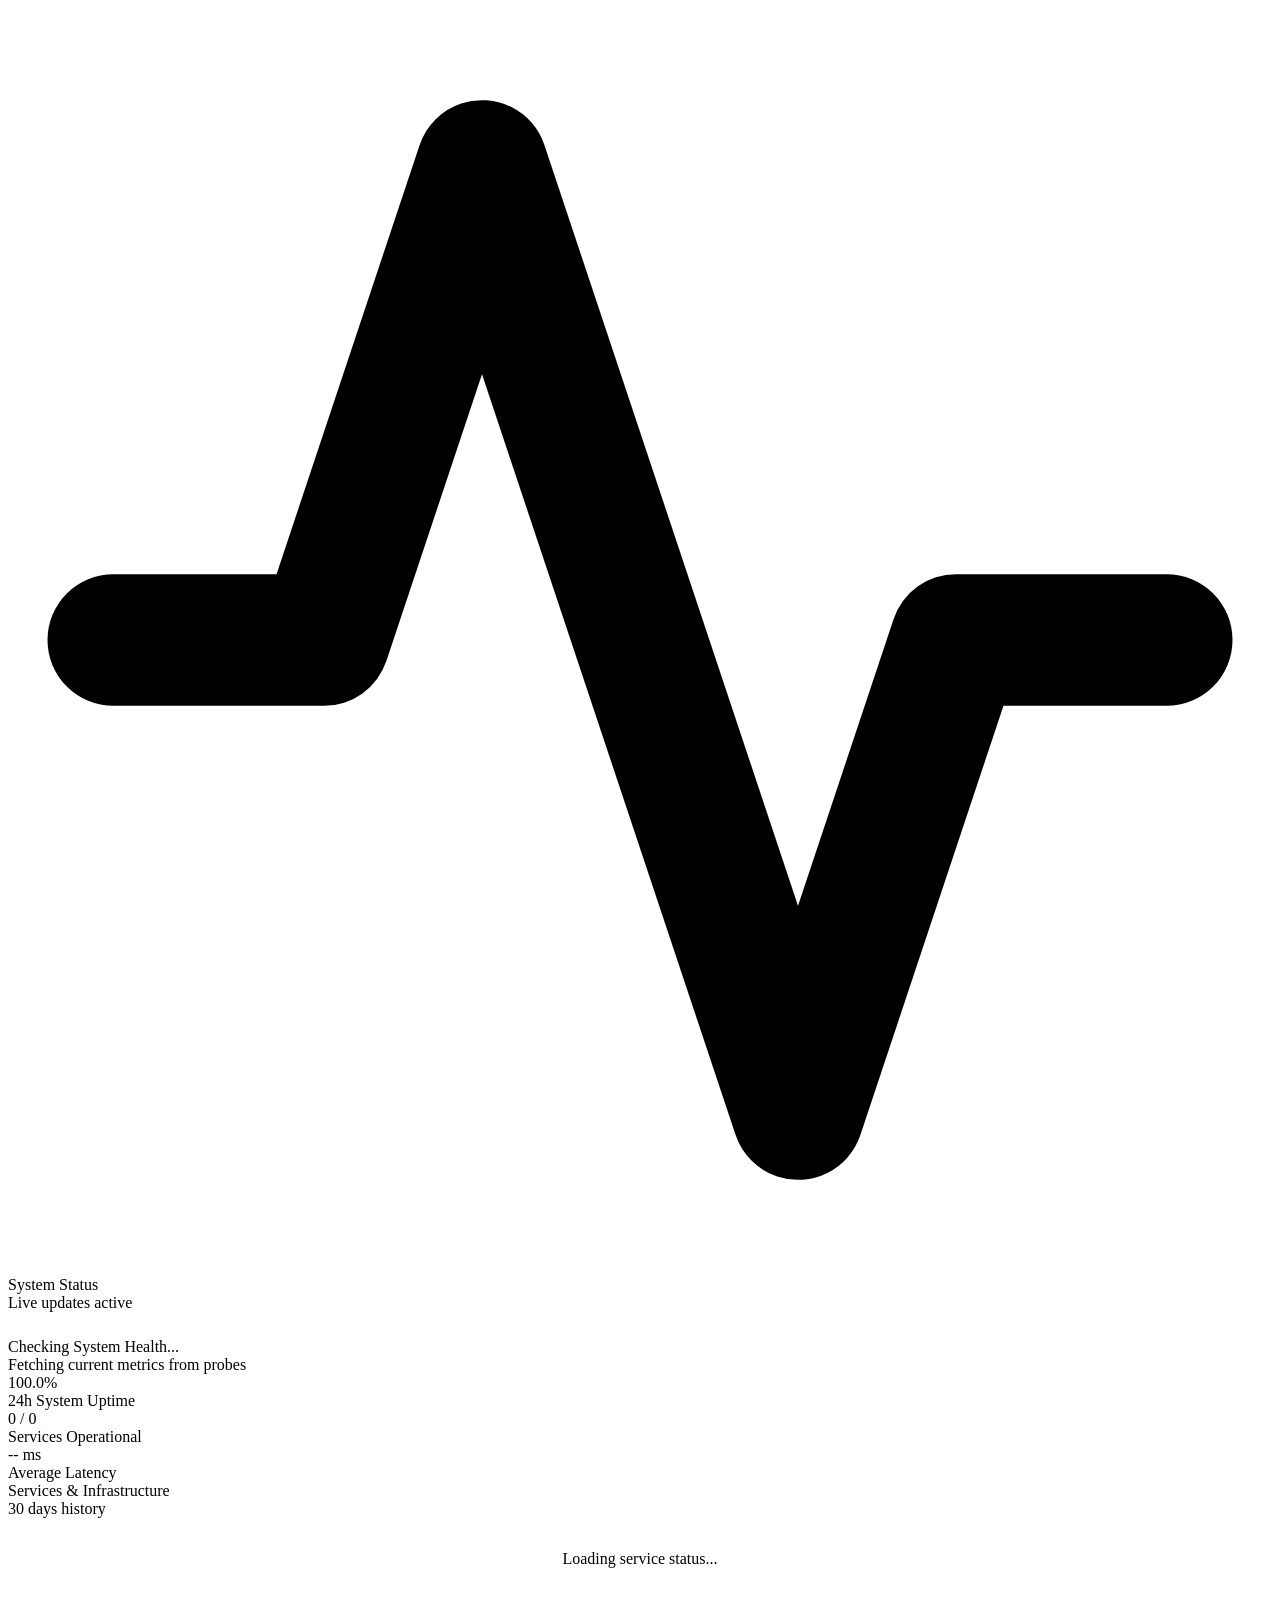
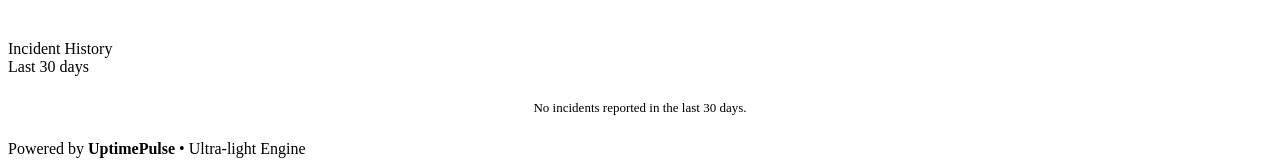
==== public/index.html @ ac604c6f "feat: implement automated incident lifecycle tracking, active outage alerts, and public incident his" ====
<!DOCTYPE html>
<html lang="en">
<head>
  <meta charset="UTF-8">
  <meta name="viewport" content="width=device-width, initial-scale=1.0">
  <title>System Status - Operational Overview</title>
  <link rel="stylesheet" href="/css/base.css">
  <link rel="stylesheet" href="/css/public.css">
</head>
<body>
  <div class="container">
    <!-- Top Bar -->
    <div class="top-bar">
      <div class="brand">
        <div class="brand-icon">
          <svg viewBox="0 0 24 24" fill="none" stroke="currentColor" stroke-width="2.5" stroke-linecap="round" stroke-linejoin="round">
            <polyline points="22 12 18 12 15 21 9 3 6 12 2 12"></polyline>
          </svg>
        </div>
        <div class="brand-name">System Status</div>
      </div>
      <div class="live-badge">
        <div class="live-dot"></div>
        <span>Live updates active</span>
      </div>
    </div>

    <!-- Hero Banner -->
    <div class="hero-banner" id="hero-box">
      <div class="hero-content">
        <div class="hero-icon-box" id="hero-icon">
          <svg width="22" height="22" viewBox="0 0 24 24" fill="none" stroke="#ffffff" stroke-width="2.5" stroke-linecap="round" stroke-linejoin="round">
            <polyline points="20 6 9 17 4 12"></polyline>
          </svg>
        </div>
        <div>
          <div class="hero-title" id="hero-title">Checking System Health...</div>
          <div class="hero-subtitle" id="hero-subtitle">Fetching current metrics from probes</div>
        </div>
      </div>
    </div>

    <!-- Active Incidents Live Alert (Shown only when an outage occurs) -->
    <div class="active-incidents-wrap" id="active-incidents-container" style="display: none;"></div>

    <!-- Metrics Row -->
    <div class="metrics-row">
      <div class="metric-card">
        <div class="metric-num" id="overall-uptime">100.0%</div>
        <div class="metric-title">24h System Uptime</div>
      </div>
      <div class="metric-card">
        <div class="metric-num" id="operational-count">0 / 0</div>
        <div class="metric-title">Services Operational</div>
      </div>
      <div class="metric-card">
        <div class="metric-num" id="avg-latency">-- ms</div>
        <div class="metric-title">Average Latency</div>
      </div>
    </div>

    <!-- Services Section -->
    <div class="section-header">
      <div class="section-title">Services &amp; Infrastructure</div>
      <div class="section-note">30 days history</div>
    </div>

    <div class="services-container" id="services-list">
      <div style="padding: 32px; text-align: center; color: var(--text-muted);">
        Loading service status...
      </div>
    </div>

    <!-- Past Incidents Activity Section -->
    <div class="section-header" style="margin-top: 40px;">
      <div class="section-title">Incident History</div>
      <div class="section-note">Last 30 days</div>
    </div>

    <div class="incidents-container" id="incidents-list">
      <div style="padding: 24px; text-align: center; color: var(--text-muted); font-size: 13px;">
        No incidents reported in the last 30 days.
      </div>
    </div>

    <!-- Footer -->
    <footer>
      <div>Powered by <strong>UptimePulse</strong> • Ultra-light Engine</div>
    </footer>
  </div>

  <script src="/js/public.js"></script>
</body>
</html>
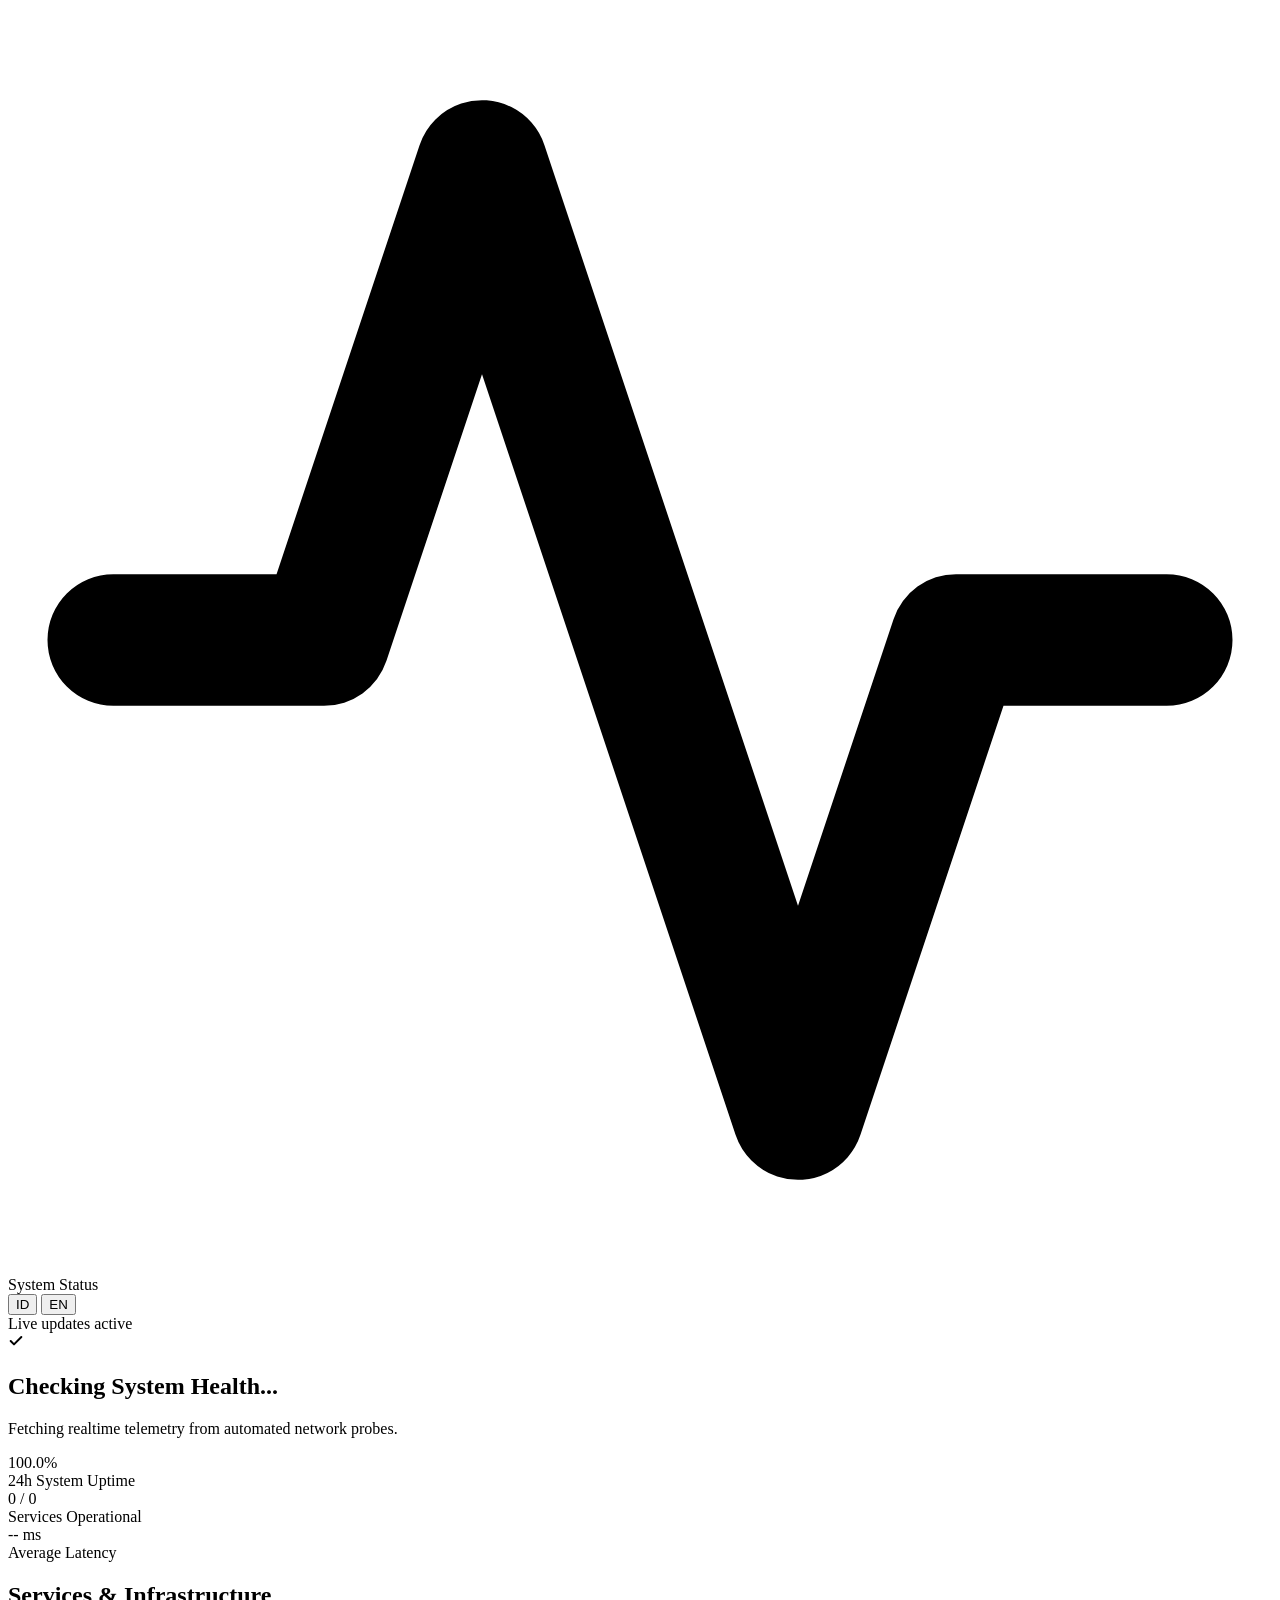
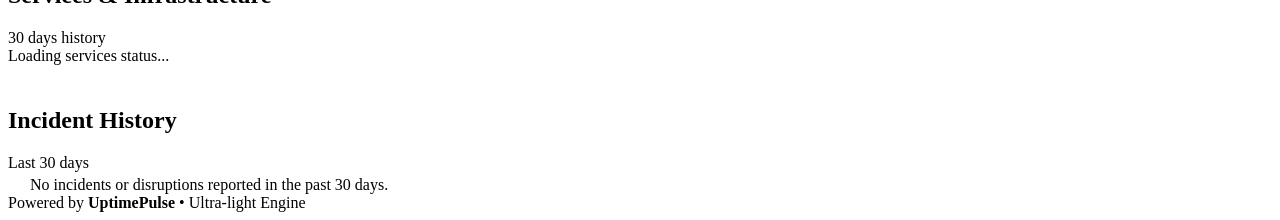
==== commit 7d13e416: "feat(public): redesign public status page (Option A) with unified grouped list, single metric strip," ====
--- a/public/index.html
+++ b/public/index.html
@@ -9,82 +9,108 @@
 </head>
 <body>
   <div class="container">
-    <!-- Top Bar -->
-    <div class="top-bar">
+    <!-- Top Bar Navigation -->
+    <header class="top-bar">
       <div class="brand">
         <div class="brand-icon">
           <svg viewBox="0 0 24 24" fill="none" stroke="currentColor" stroke-width="2.5" stroke-linecap="round" stroke-linejoin="round">
             <polyline points="22 12 18 12 15 21 9 3 6 12 2 12"></polyline>
           </svg>
         </div>
-        <div class="brand-name">System Status</div>
+        <div class="brand-name" data-i18n="brand_title">System Status</div>
       </div>
-      <div class="live-badge">
-        <div class="live-dot"></div>
-        <span>Live updates active</span>
+
+      <div class="top-bar-right">
+        <!-- Language Switcher (ID / EN) -->
+        <div class="lang-switcher" title="Switch Language / Ganti Bahasa">
+          <button type="button" class="lang-btn" id="lang-btn-id" onclick="setLanguage('id')">ID</button>
+          <button type="button" class="lang-btn active" id="lang-btn-en" onclick="setLanguage('en')">EN</button>
+        </div>
+
+        <div class="live-badge">
+          <div class="live-dot"></div>
+          <span data-i18n="live_active">Live updates active</span>
+        </div>
+      </div>
+    </header>
+
+    <!-- Hero Status Section (Open & Airy Vercel/Stripe Style) -->
+    <section class="hero-status-wrap" id="hero-wrap">
+      <div class="hero-status-inner">
+        <div class="hero-status-badge" id="hero-badge">
+          <div class="hero-pulse-dot" id="hero-pulse-dot"></div>
+          <svg id="hero-badge-svg" width="16" height="16" viewBox="0 0 24 24" fill="none" stroke="currentColor" stroke-width="3" stroke-linecap="round" stroke-linejoin="round">
+            <polyline points="20 6 9 17 4 12"></polyline>
+          </svg>
+        </div>
+        <div class="hero-text-wrap">
+          <h1 class="hero-main-title" id="hero-title">Checking System Health...</h1>
+          <p class="hero-subtitle" id="hero-subtitle">Fetching realtime telemetry from automated network probes.</p>
+        </div>
+      </div>
+    </section>
+
+    <!-- Active Incidents Alert Banner (Only rendered if there are ongoing outages) -->
+    <div class="active-incidents-wrap" id="active-incidents-container" style="display: none;"></div>
+
+    <!-- Unified KPI Metrics Strip (Single Recessed Strip without separate floating boxes) -->
+    <div class="unified-metrics-strip">
+      <div class="metric-col">
+        <div class="metric-num" id="overall-uptime">100.0%</div>
+        <div class="metric-label" data-i18n="kpi_uptime">24h System Uptime</div>
+      </div>
+      <div class="metric-sep"></div>
+      <div class="metric-col">
+        <div class="metric-num" id="operational-count">0 / 0</div>
+        <div class="metric-label" data-i18n="kpi_services">Services Operational</div>
+      </div>
+      <div class="metric-sep"></div>
+      <div class="metric-col">
+        <div class="metric-num" id="avg-latency">-- ms</div>
+        <div class="metric-label" data-i18n="kpi_latency">Average Latency</div>
       </div>
     </div>
 
-    <!-- Hero Banner -->
-    <div class="hero-banner" id="hero-box">
-      <div class="hero-content">
-        <div class="hero-icon-box" id="hero-icon">
-          <svg width="22" height="22" viewBox="0 0 24 24" fill="none" stroke="#ffffff" stroke-width="2.5" stroke-linecap="round" stroke-linejoin="round">
+    <!-- Services & Infrastructure Section (Grouped List Container) -->
+    <section class="public-section">
+      <div class="section-header">
+        <div class="section-title-wrap">
+          <h2 class="section-title" data-i18n="section_services">Services &amp; Infrastructure</h2>
+        </div>
+        <div class="section-note" data-i18n="section_history_30d">30 days history</div>
+      </div>
+
+      <!-- Single Grouped Container for all services -->
+      <div class="services-grouped-list" id="services-list">
+        <div class="loading-state">
+          <div class="spinner-dot"></div>
+          <span>Loading services status...</span>
+        </div>
+      </div>
+    </section>
+
+    <!-- Past Incidents Activity Section (Clean Flat Feed) -->
+    <section class="public-section" style="margin-top: 42px;">
+      <div class="section-header">
+        <div class="section-title-wrap">
+          <h2 class="section-title" data-i18n="section_incidents">Incident History</h2>
+        </div>
+        <div class="section-note" data-i18n="section_last_30d">Last 30 days</div>
+      </div>
+
+      <!-- Clean Incident Feed without heavy empty boxes -->
+      <div class="incident-feed-wrap" id="incidents-list">
+        <div class="empty-incident-feed">
+          <svg width="18" height="18" viewBox="0 0 24 24" fill="none" stroke="var(--green)" stroke-width="2.5" stroke-linecap="round">
             <polyline points="20 6 9 17 4 12"></polyline>
           </svg>
-        </div>
-        <div>
-          <div class="hero-title" id="hero-title">Checking System Health...</div>
-          <div class="hero-subtitle" id="hero-subtitle">Fetching current metrics from probes</div>
+          <span data-i18n="no_incidents">No incidents or disruptions reported in the past 30 days.</span>
         </div>
       </div>
-    </div>
+    </section>
 
-    <!-- Active Incidents Live Alert (Shown only when an outage occurs) -->
-    <div class="active-incidents-wrap" id="active-incidents-container" style="display: none;"></div>
-
-    <!-- Metrics Row -->
-    <div class="metrics-row">
-      <div class="metric-card">
-        <div class="metric-num" id="overall-uptime">100.0%</div>
-        <div class="metric-title">24h System Uptime</div>
-      </div>
-      <div class="metric-card">
-        <div class="metric-num" id="operational-count">0 / 0</div>
-        <div class="metric-title">Services Operational</div>
-      </div>
-      <div class="metric-card">
-        <div class="metric-num" id="avg-latency">-- ms</div>
-        <div class="metric-title">Average Latency</div>
-      </div>
-    </div>
-
-    <!-- Services Section -->
-    <div class="section-header">
-      <div class="section-title">Services &amp; Infrastructure</div>
-      <div class="section-note">30 days history</div>
-    </div>
-
-    <div class="services-container" id="services-list">
-      <div style="padding: 32px; text-align: center; color: var(--text-muted);">
-        Loading service status...
-      </div>
-    </div>
-
-    <!-- Past Incidents Activity Section -->
-    <div class="section-header" style="margin-top: 40px;">
-      <div class="section-title">Incident History</div>
-      <div class="section-note">Last 30 days</div>
-    </div>
-
-    <div class="incidents-container" id="incidents-list">
-      <div style="padding: 24px; text-align: center; color: var(--text-muted); font-size: 13px;">
-        No incidents reported in the last 30 days.
-      </div>
-    </div>
-
-    <!-- Footer -->
-    <footer>
+    <!-- Minimal Footer -->
+    <footer class="public-footer">
       <div>Powered by <strong>UptimePulse</strong> • Ultra-light Engine</div>
     </footer>
   </div>
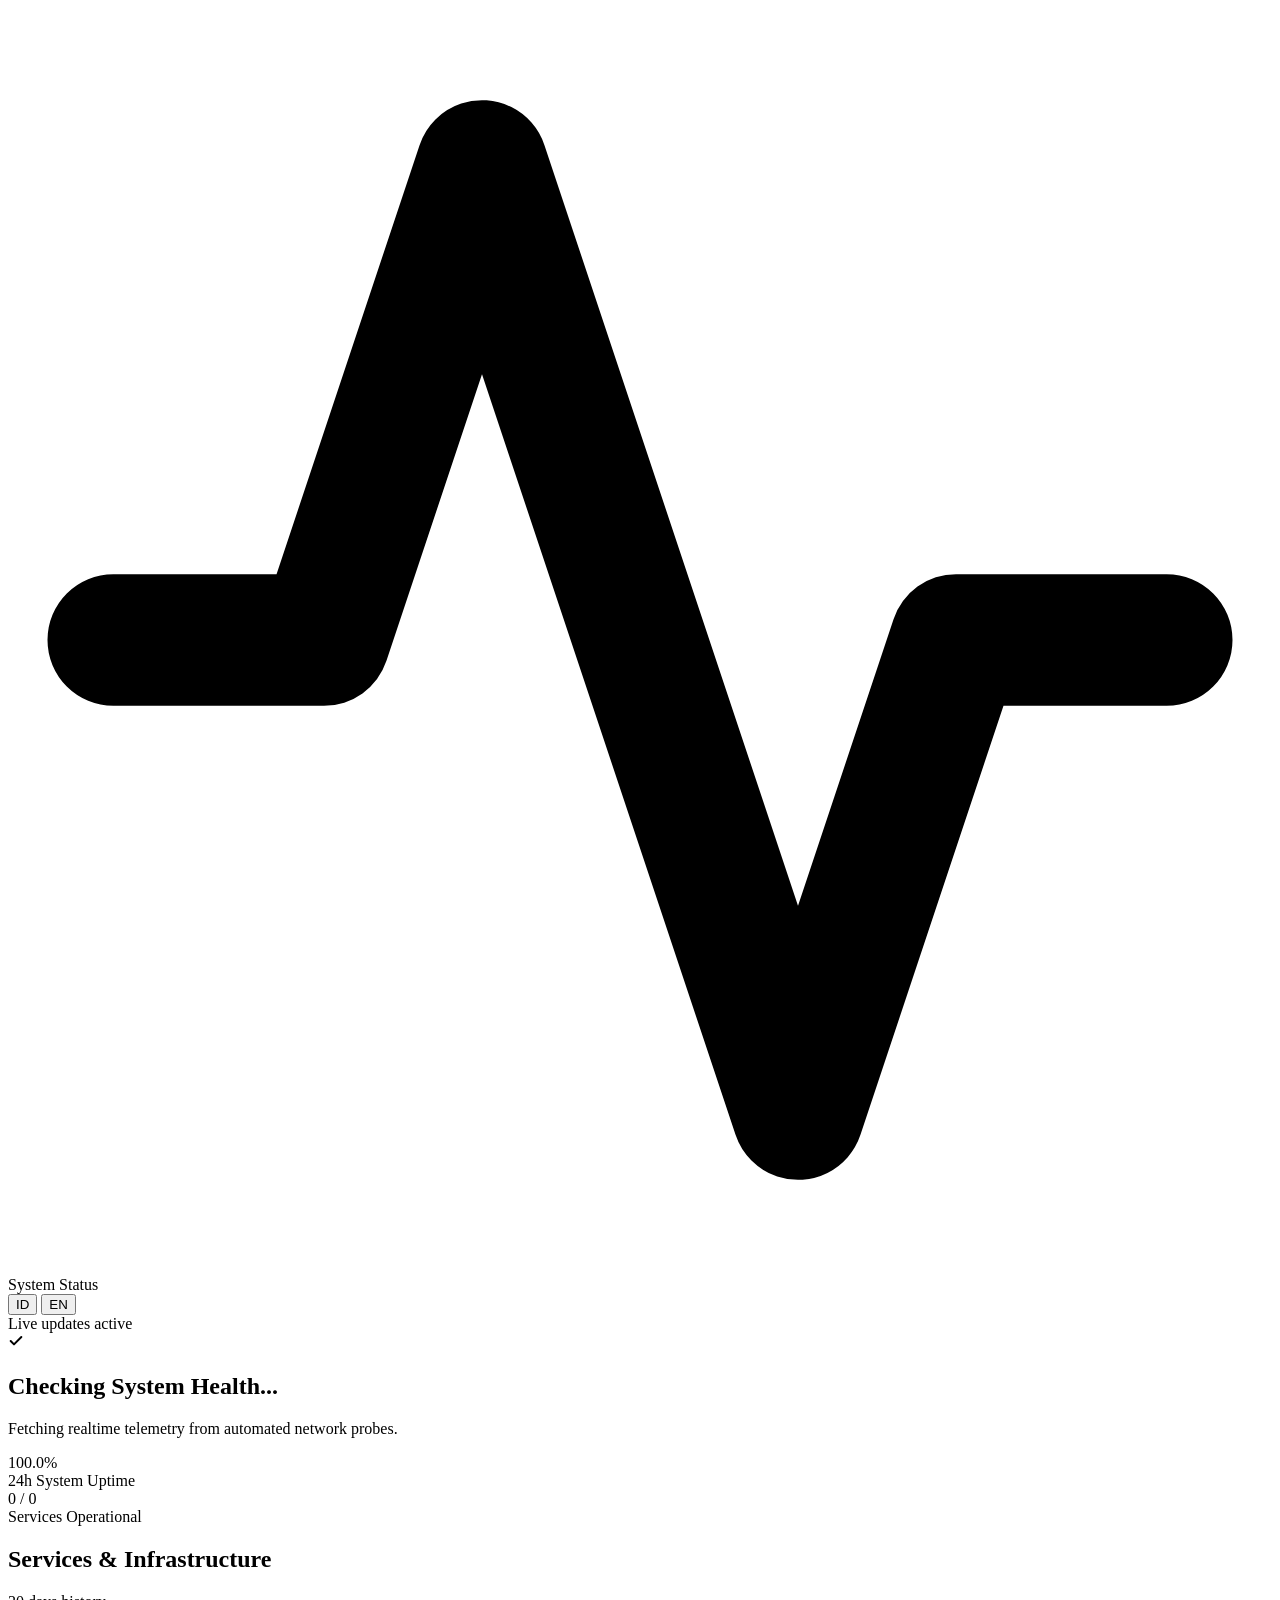
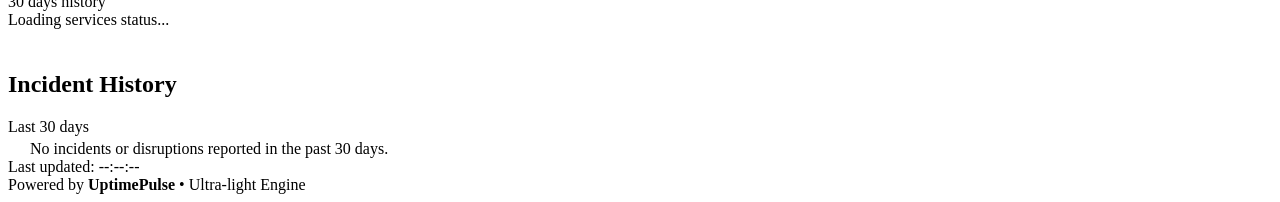
==== commit ead0478c: "feat: simplify public KPI metrics to 2 clean columns and add live last-fetched timestamp to bottom b" ====
--- a/public/index.html
+++ b/public/index.html
@@ -53,7 +53,7 @@
     <!-- Active Incidents Alert Banner (Only rendered if there are ongoing outages) -->
     <div class="active-incidents-wrap" id="active-incidents-container" style="display: none;"></div>
 
-    <!-- Unified KPI Metrics Strip (Single Recessed Strip without separate floating boxes) -->
+    <!-- Unified KPI Metrics Strip (2 Clean Focused Columns) -->
     <div class="unified-metrics-strip">
       <div class="metric-col">
         <div class="metric-num" id="overall-uptime">100.0%</div>
@@ -63,11 +63,6 @@
       <div class="metric-col">
         <div class="metric-num" id="operational-count">0 / 0</div>
         <div class="metric-label" data-i18n="kpi_services">Services Operational</div>
-      </div>
-      <div class="metric-sep"></div>
-      <div class="metric-col">
-        <div class="metric-num" id="avg-latency">-- ms</div>
-        <div class="metric-label" data-i18n="kpi_latency">Average Latency</div>
       </div>
     </div>
 
@@ -109,9 +104,15 @@
       </div>
     </section>
 
-    <!-- Minimal Footer -->
+    <!-- Public Footer / Bottom Bar -->
     <footer class="public-footer">
-      <div>Powered by <strong>UptimePulse</strong> • Ultra-light Engine</div>
+      <div class="footer-left">
+        <span class="footer-dot-live"></span>
+        <span id="public-last-updated">Last updated: --:--:--</span>
+      </div>
+      <div class="footer-right">
+        <div>Powered by <strong>UptimePulse</strong> • Ultra-light Engine</div>
+      </div>
     </footer>
   </div>
 
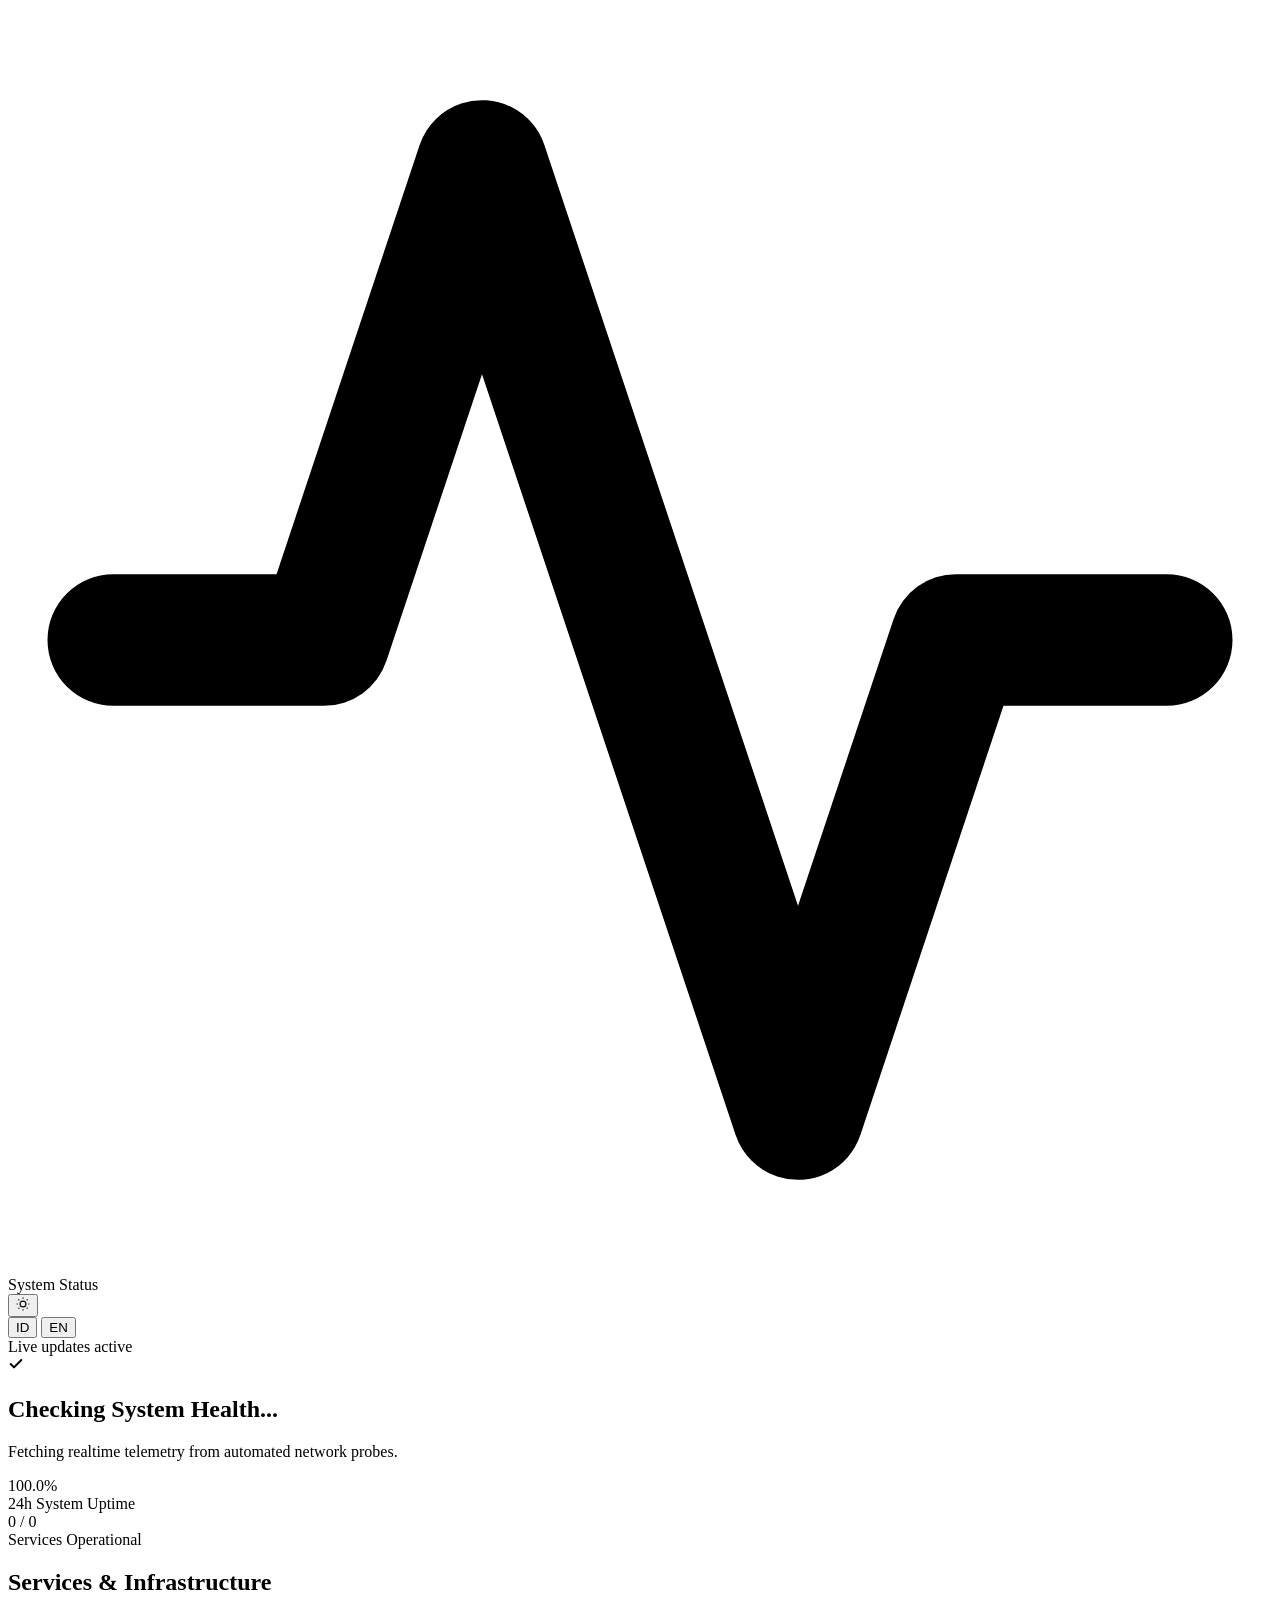
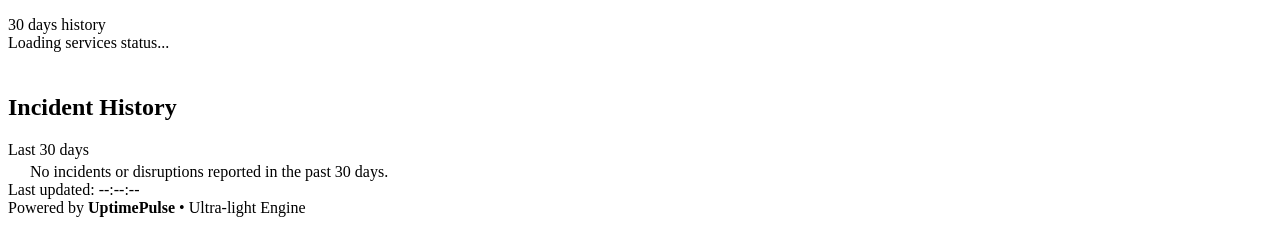
==== commit a246e3ff: "feat: add Light Mode theme support across Public Status Page and Admin Console with seamless togglin" ====
--- a/public/index.html
+++ b/public/index.html
@@ -12,15 +12,33 @@
     <!-- Top Bar Navigation -->
     <header class="top-bar">
       <div class="brand">
-        <div class="brand-icon">
+        <div class="brand-icon" id="public-brand-logo-wrap">
           <svg viewBox="0 0 24 24" fill="none" stroke="currentColor" stroke-width="2.5" stroke-linecap="round" stroke-linejoin="round">
             <polyline points="22 12 18 12 15 21 9 3 6 12 2 12"></polyline>
           </svg>
         </div>
-        <div class="brand-name" data-i18n="brand_title">System Status</div>
+        <div class="brand-name" id="public-brand-title" data-i18n="brand_title">System Status</div>
       </div>
 
       <div class="top-bar-right">
+        <!-- Theme Toggle (Light / Dark) -->
+        <button type="button" class="theme-toggle-btn" id="theme-toggle" onclick="toggleTheme()" title="Toggle Light/Dark Theme">
+          <svg class="sun-icon" width="14" height="14" viewBox="0 0 24 24" fill="none" stroke="currentColor" stroke-width="2">
+            <circle cx="12" cy="12" r="5"></circle>
+            <line x1="12" y1="1" x2="12" y2="3"></line>
+            <line x1="12" y1="21" x2="12" y2="23"></line>
+            <line x1="4.22" y1="4.22" x2="5.64" y2="5.64"></line>
+            <line x1="18.36" y1="18.36" x2="19.78" y2="19.78"></line>
+            <line x1="1" y1="12" x2="3" y2="12"></line>
+            <line x1="21" y1="12" x2="23" y2="12"></line>
+            <line x1="4.22" y1="19.78" x2="5.64" y2="18.36"></line>
+            <line x1="18.36" y1="5.64" x2="19.78" y2="4.22"></line>
+          </svg>
+          <svg class="moon-icon" width="14" height="14" viewBox="0 0 24 24" fill="none" stroke="currentColor" stroke-width="2" style="display: none;">
+            <path d="M21 12.79A9 9 0 1 1 11.21 3 7 7 0 0 0 21 12.79z"></path>
+          </svg>
+        </button>
+
         <!-- Language Switcher (ID / EN) -->
         <div class="lang-switcher" title="Switch Language / Ganti Bahasa">
           <button type="button" class="lang-btn" id="lang-btn-id" onclick="setLanguage('id')">ID</button>
@@ -111,7 +129,7 @@
         <span id="public-last-updated">Last updated: --:--:--</span>
       </div>
       <div class="footer-right">
-        <div>Powered by <strong>UptimePulse</strong> • Ultra-light Engine</div>
+        <div id="public-footer-text">Powered by <strong>UptimePulse</strong> • Ultra-light Engine</div>
       </div>
     </footer>
   </div>
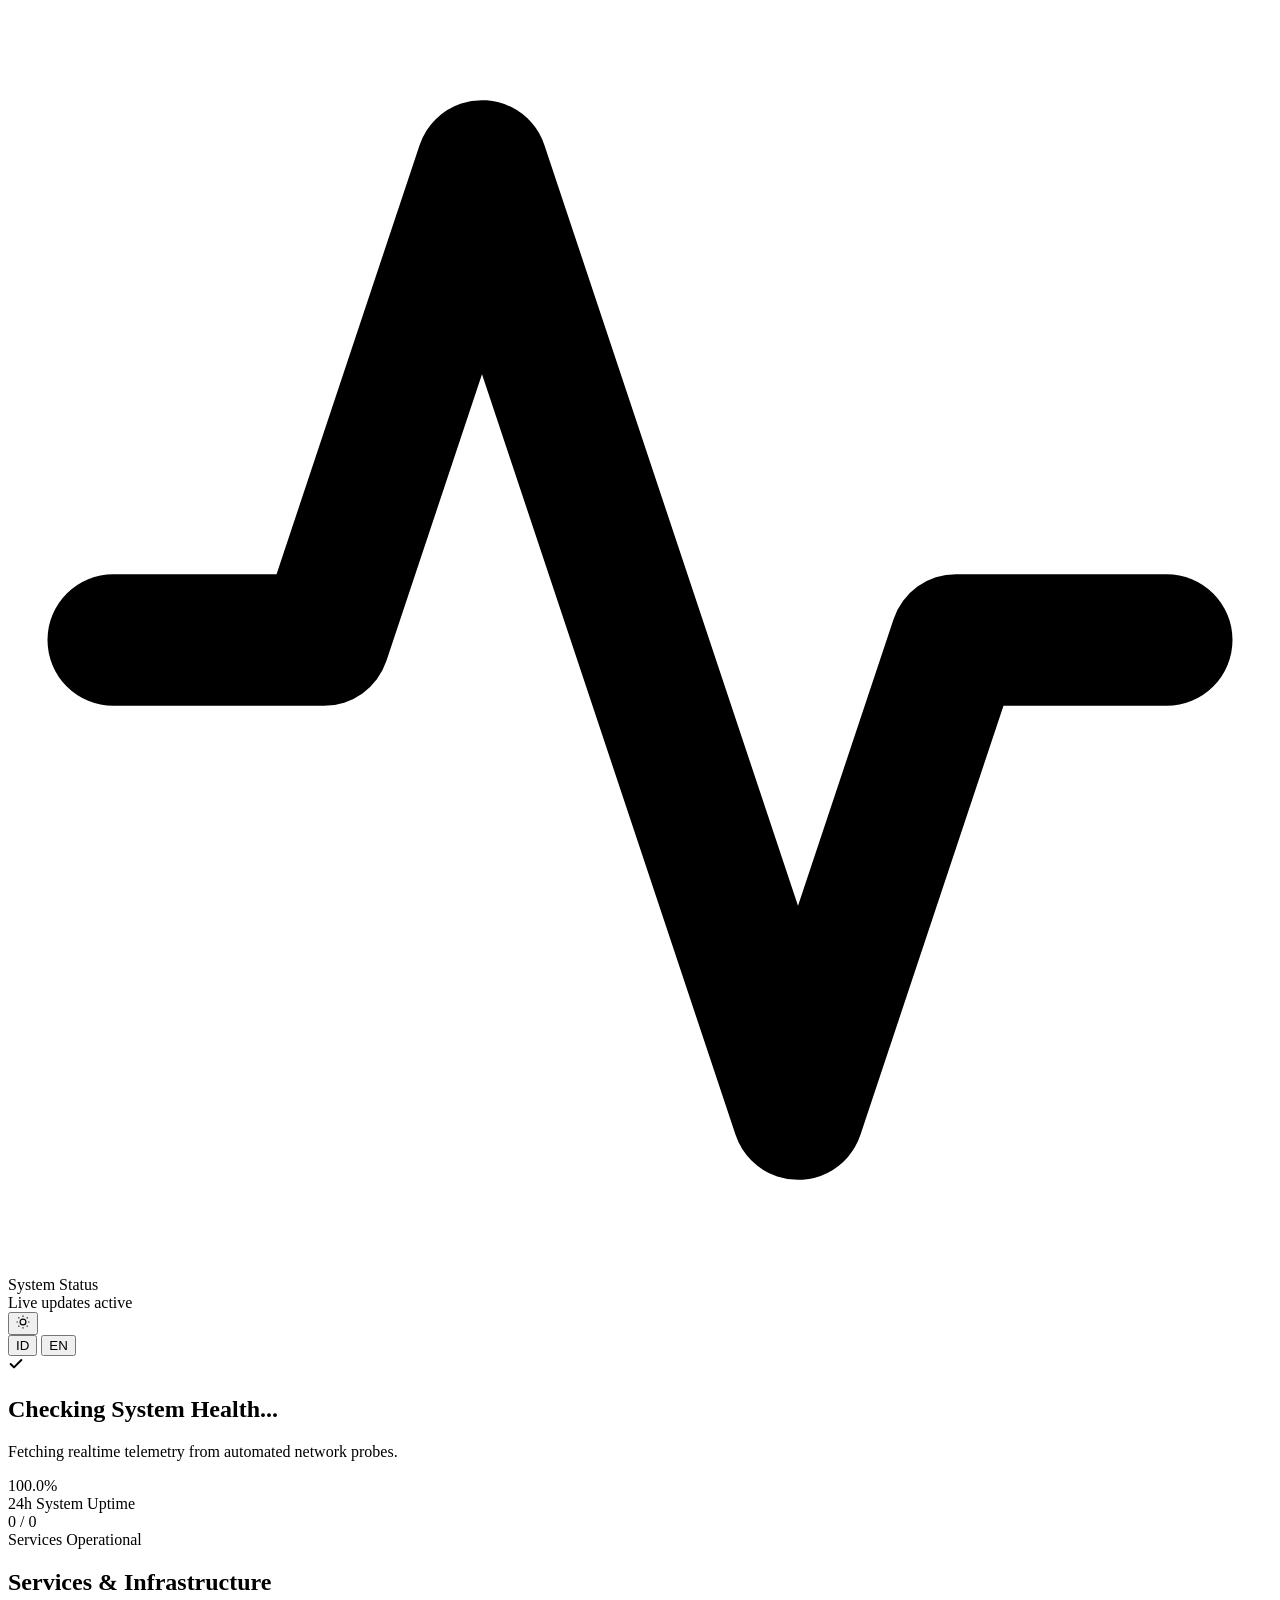
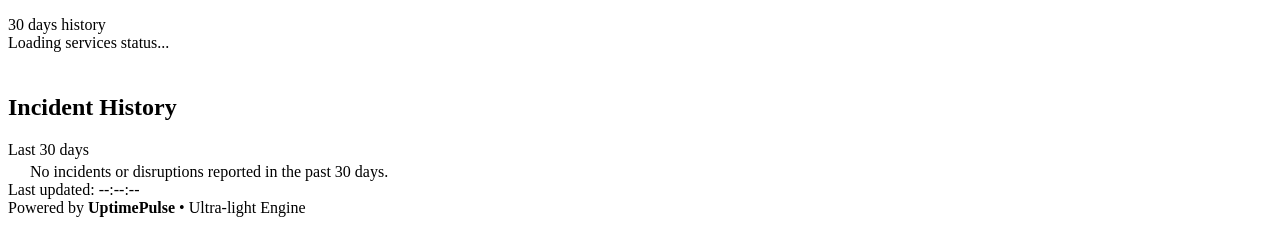
==== commit fcc8153b: "style(mobile): implement 2-Tier Stacked App-Bar layout for mobile topbar and fix text overlap in ong" ====
--- a/public/index.html
+++ b/public/index.html
@@ -4,12 +4,13 @@
   <meta charset="UTF-8">
   <meta name="viewport" content="width=device-width, initial-scale=1.0">
   <title>System Status - Operational Overview</title>
+  <link rel="icon" id="app-favicon" type="image/svg+xml" href="data:image/svg+xml,%3Csvg xmlns='http://www.w3.org/2000/svg' viewBox='0 0 24 24' fill='none' stroke='%232ea043' stroke-width='2.5' stroke-linecap='round' stroke-linejoin='round'%3E%3Cpolyline points='22 12 18 12 15 21 9 3 6 12 2 12'/%3E%3C/svg%3E">
   <link rel="stylesheet" href="/css/base.css">
   <link rel="stylesheet" href="/css/public.css">
 </head>
 <body>
   <div class="container">
-    <!-- Top Bar Navigation -->
+    <!-- Top Bar Navigation (Responsive: 1-line on Desktop, 2-Tier Stacked on Mobile) -->
     <header class="top-bar">
       <div class="brand">
         <div class="brand-icon" id="public-brand-logo-wrap">
@@ -20,34 +21,36 @@
         <div class="brand-name" id="public-brand-title" data-i18n="brand_title">System Status</div>
       </div>
 
-      <div class="top-bar-right">
-        <!-- Theme Toggle (Light / Dark) -->
-        <button type="button" class="theme-toggle-btn" id="theme-toggle" onclick="toggleTheme()" title="Toggle Light/Dark Theme">
-          <svg class="sun-icon" width="14" height="14" viewBox="0 0 24 24" fill="none" stroke="currentColor" stroke-width="2">
-            <circle cx="12" cy="12" r="5"></circle>
-            <line x1="12" y1="1" x2="12" y2="3"></line>
-            <line x1="12" y1="21" x2="12" y2="23"></line>
-            <line x1="4.22" y1="4.22" x2="5.64" y2="5.64"></line>
-            <line x1="18.36" y1="18.36" x2="19.78" y2="19.78"></line>
-            <line x1="1" y1="12" x2="3" y2="12"></line>
-            <line x1="21" y1="12" x2="23" y2="12"></line>
-            <line x1="4.22" y1="19.78" x2="5.64" y2="18.36"></line>
-            <line x1="18.36" y1="5.64" x2="19.78" y2="4.22"></line>
-          </svg>
-          <svg class="moon-icon" width="14" height="14" viewBox="0 0 24 24" fill="none" stroke="currentColor" stroke-width="2" style="display: none;">
-            <path d="M21 12.79A9 9 0 1 1 11.21 3 7 7 0 0 0 21 12.79z"></path>
-          </svg>
-        </button>
-
-        <!-- Language Switcher (ID / EN) -->
-        <div class="lang-switcher" title="Switch Language / Ganti Bahasa">
-          <button type="button" class="lang-btn" id="lang-btn-id" onclick="setLanguage('id')">ID</button>
-          <button type="button" class="lang-btn active" id="lang-btn-en" onclick="setLanguage('en')">EN</button>
-        </div>
-
+      <div class="top-bar-meta">
         <div class="live-badge">
           <div class="live-dot"></div>
           <span data-i18n="live_active">Live updates active</span>
+        </div>
+
+        <div class="top-bar-controls">
+          <!-- Theme Toggle (Light / Dark) -->
+          <button type="button" class="theme-toggle-btn" id="theme-toggle" onclick="toggleTheme()" title="Toggle Light/Dark Theme">
+            <svg class="sun-icon" width="14" height="14" viewBox="0 0 24 24" fill="none" stroke="currentColor" stroke-width="2">
+              <circle cx="12" cy="12" r="5"></circle>
+              <line x1="12" y1="1" x2="12" y2="3"></line>
+              <line x1="12" y1="21" x2="12" y2="23"></line>
+              <line x1="4.22" y1="4.22" x2="5.64" y2="5.64"></line>
+              <line x1="18.36" y1="18.36" x2="19.78" y2="19.78"></line>
+              <line x1="1" y1="12" x2="3" y2="12"></line>
+              <line x1="21" y1="12" x2="23" y2="12"></line>
+              <line x1="4.22" y1="19.78" x2="5.64" y2="18.36"></line>
+              <line x1="18.36" y1="5.64" x2="19.78" y2="4.22"></line>
+            </svg>
+            <svg class="moon-icon" width="14" height="14" viewBox="0 0 24 24" fill="none" stroke="currentColor" stroke-width="2" style="display: none;">
+              <path d="M21 12.79A9 9 0 1 1 11.21 3 7 7 0 0 0 21 12.79z"></path>
+            </svg>
+          </button>
+
+          <!-- Language Switcher (ID / EN) -->
+          <div class="lang-switcher" title="Switch Language / Ganti Bahasa">
+            <button type="button" class="lang-btn" id="lang-btn-id" onclick="setLanguage('id')">ID</button>
+            <button type="button" class="lang-btn active" id="lang-btn-en" onclick="setLanguage('en')">EN</button>
+          </div>
         </div>
       </div>
     </header>
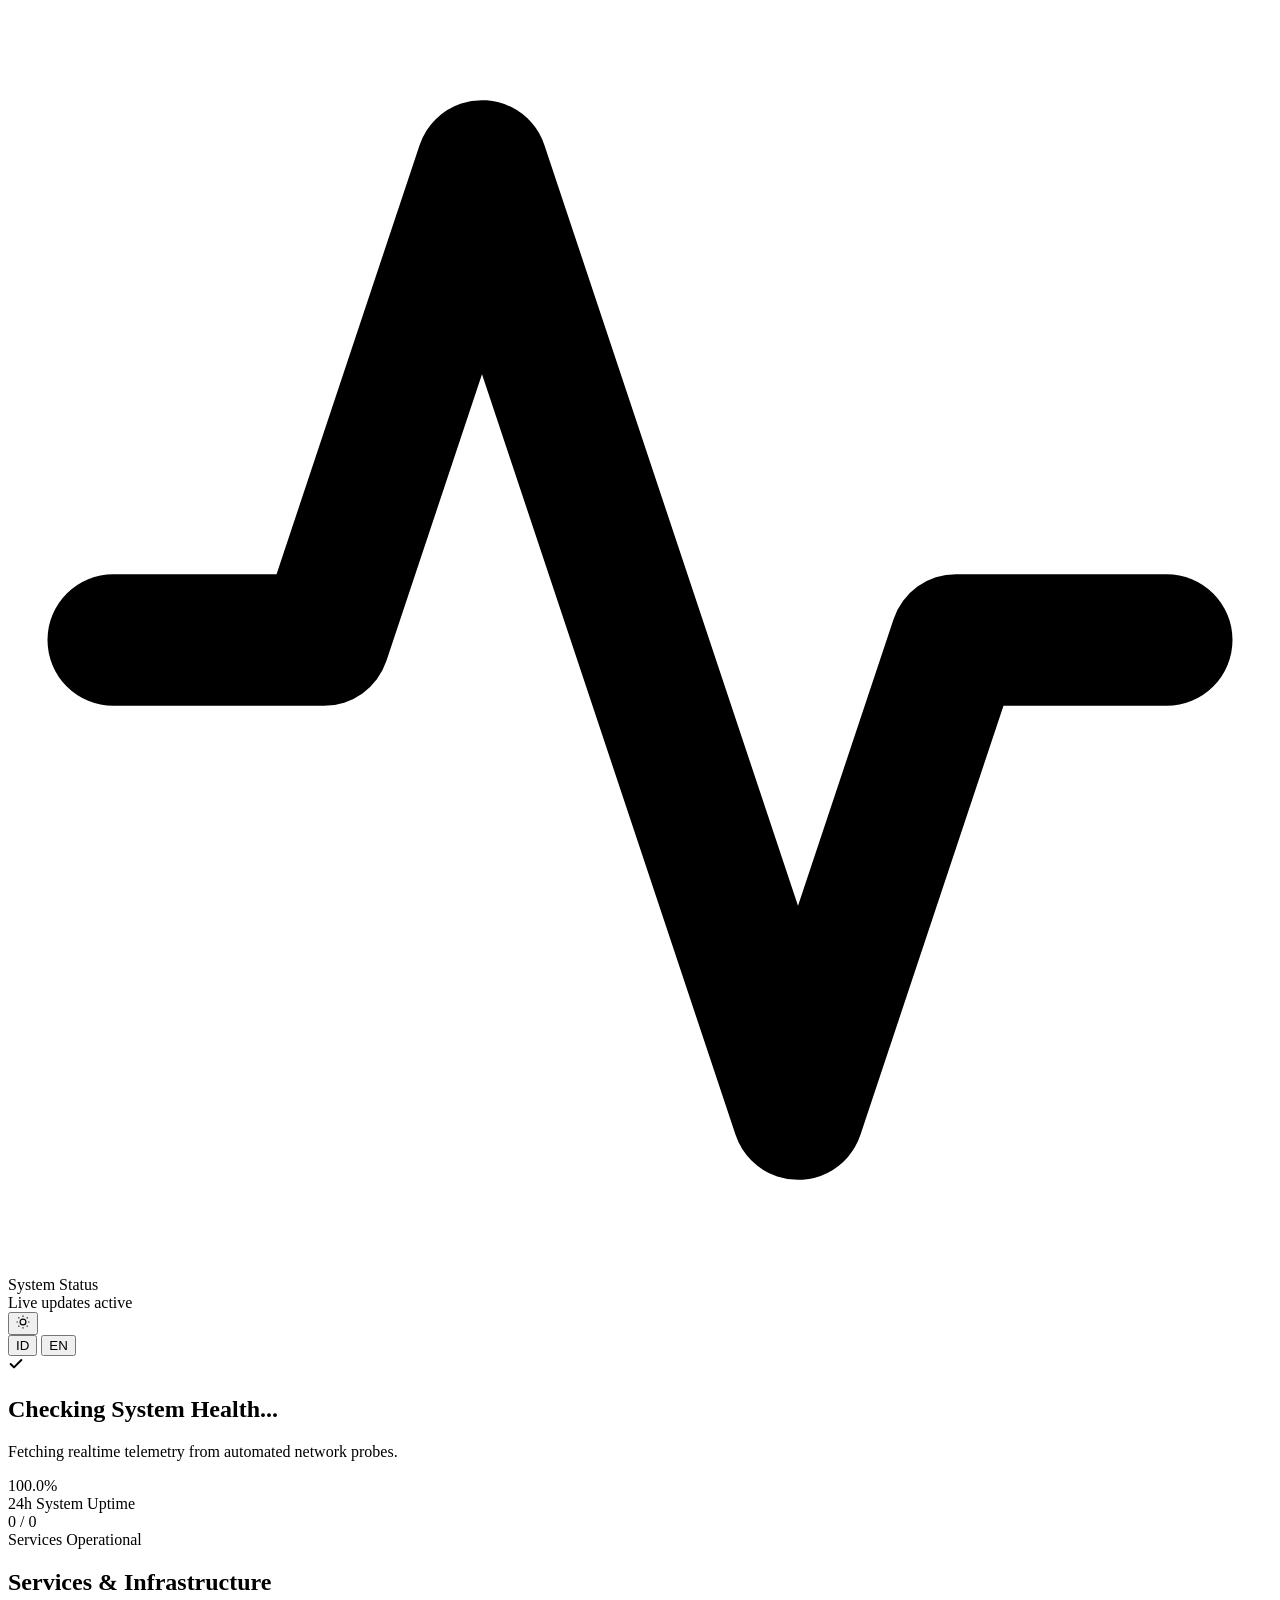
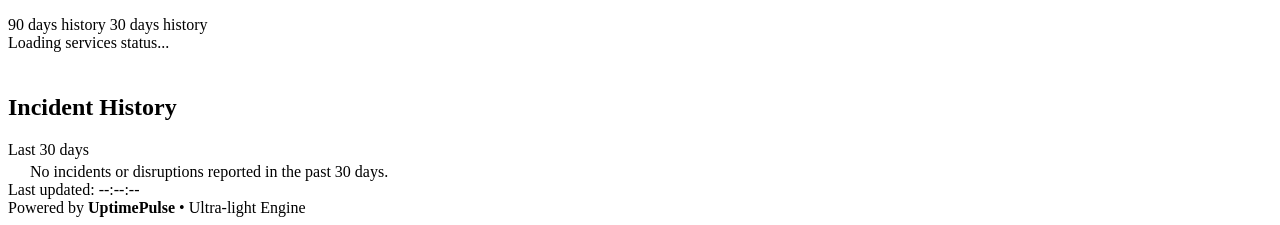
==== commit fb41a431: "feat: extend desktop uptime history timeline to 90 fine micro-bars with responsive 30-day mobile ada" ====
--- a/public/index.html
+++ b/public/index.html
@@ -93,7 +93,10 @@
         <div class="section-title-wrap">
           <h2 class="section-title" data-i18n="section_services">Services &amp; Infrastructure</h2>
         </div>
-        <div class="section-note" data-i18n="section_history_30d">30 days history</div>
+        <div class="section-note">
+          <span class="desktop-history-note" data-i18n="section_history_90d">90 days history</span>
+          <span class="mobile-history-note" data-i18n="section_history_30d">30 days history</span>
+        </div>
       </div>
 
       <!-- Single Grouped Container for all services -->
